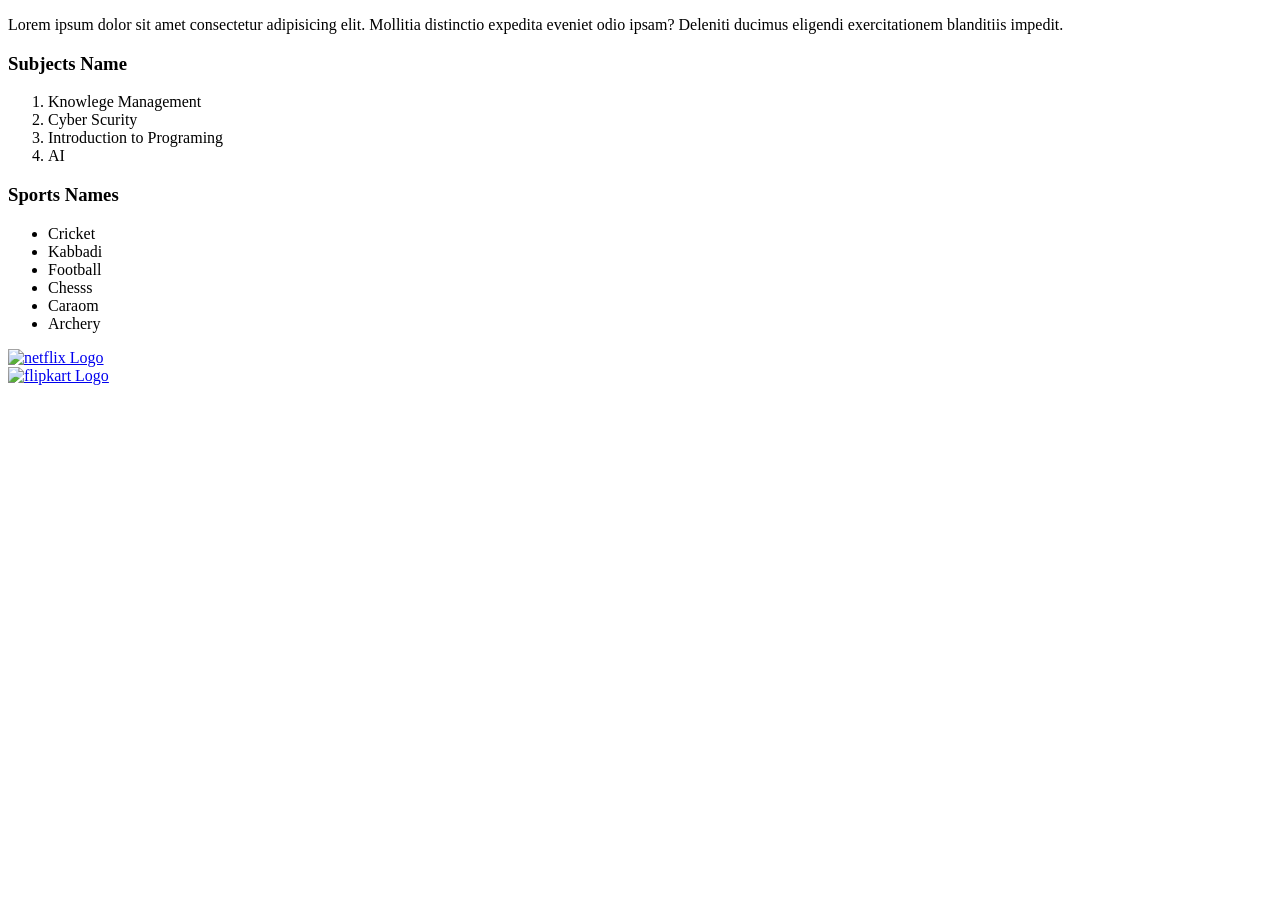
==== index.html @ 5909c443 "Add files via upload" ====
<!DOCTYPE html>
<html >
<head>
    
    <title>Assighnment 1 </title>
  
</head>
<body>

    <p >
                 Lorem ipsum dolor sit amet consectetur adipisicing elit. Mollitia distinctio expedita eveniet odio ipsam? Deleniti ducimus eligendi exercitationem blanditiis impedit.
    </p>
  
    <h3> Subjects Name</h3>
    <ol>
        <li>Knowlege Management </li>
        <li>Cyber Scurity </li>
        <li>Introduction to Programing</li>
        <li>AI</li>
        
    </ol>

    <h3>Sports Names</h3>
    <ul>
        <li>Cricket</li>
        <li>Kabbadi</li>
        <li>Football</li>
        <li>Chesss</li>
        <li>Caraom</li>
        <li>Archery</li>
    </ul>

    <a href="https://www.netflix.com/in/"><img src="https://encrypted-tbn0.gstatic.com/images?q=tbn:ANd9GcQGZhYUrmk6vDmi1-Pj7oI-HzTpQDCi9-IFTA&s" alt="netflix Logo "></a>

     <br>
    <a href="https://www.flipkart.com/" target="_blank"><img src="https://seagm-media.seagmcdn.com/item_480/1033.png?x-oss-process=image/resize,w_360" alt="flipkart Logo" >
    </a>
  
    
</body>
</html>
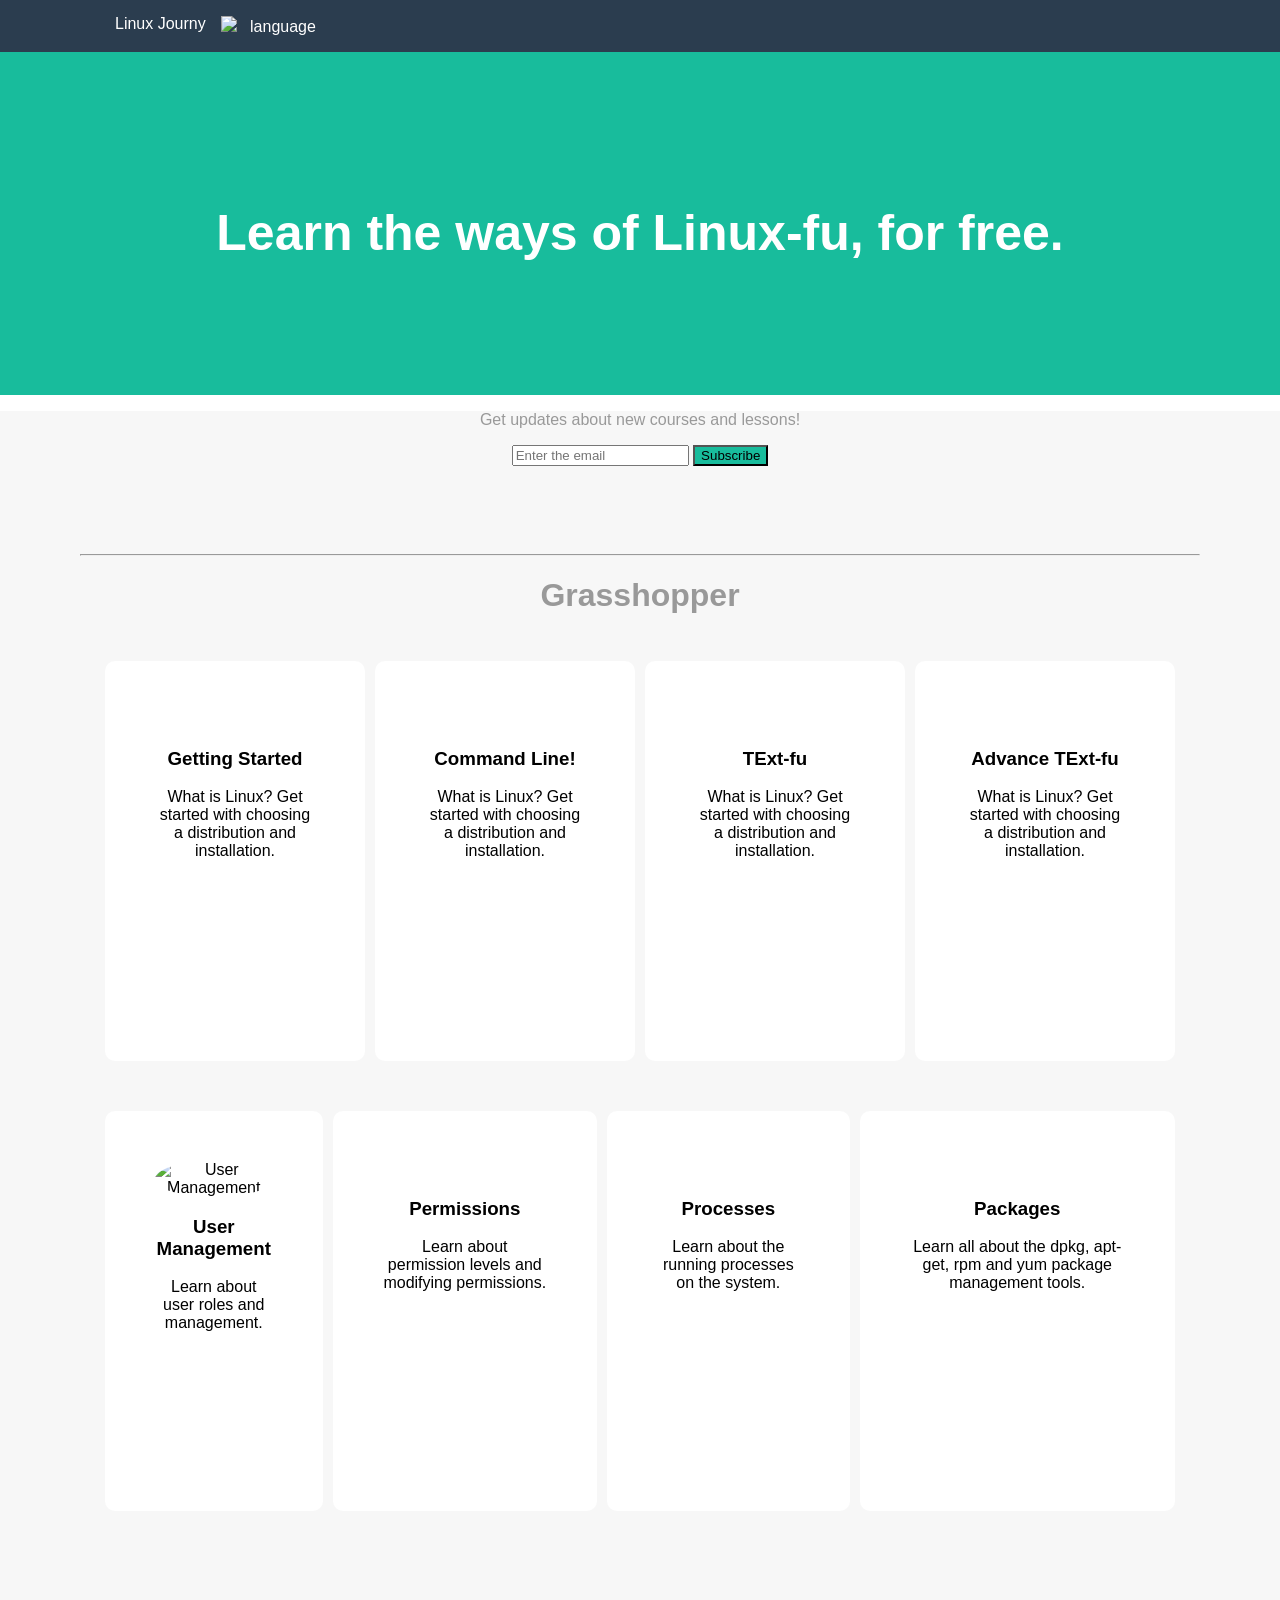
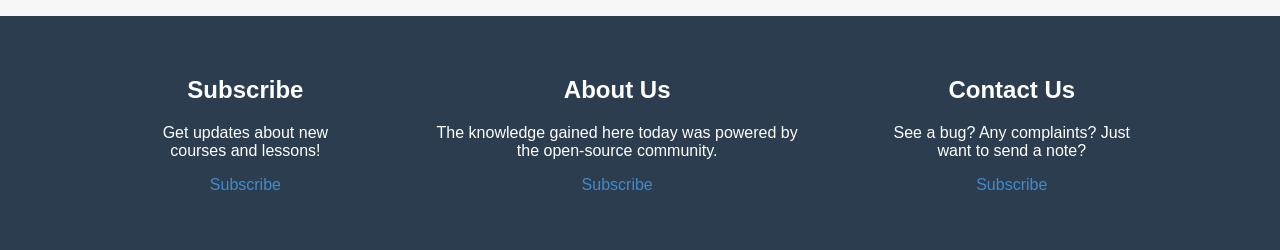
==== commit d274ad4e: "Add files via upload" ====
--- a/index.html
+++ b/index.html
@@ -1,41 +1,115 @@
 <!DOCTYPE html>
-<html >
+<html lang="en">
 <head>
-    
-    <title>Assighnment 1 </title>
-  
+    <meta charset="UTF-8">
+    <meta name="viewport" content="width=device-width, initial-scale=1.0">
+    <title>Clone Linux Journy Website</title>
+    <link rel="stylesheet" href="style.css">
+
 </head>
 <body>
+    <header>
+    <div class="header-text">
+         Linux Journy
+    </div>
+    <div class="language">
+        <p><img src="https://linuxjourney.com/assets/flags/United_States_of_America-998fb392be75a6bf1d89eb60693ecb40e0e883596f16f02f76a8d2f718a2de7a.png">&nbsp;&nbsp;&nbsp;language</p>
+    </div>
+   </header>
+<div class="logo">
+    <img src="https://linuxjourney.com/assets/jumbotron-60c93c2fc6bb16079b70fe2eccacaa05f2d6b002af4ff0667ddd8e283cbf81fd.png" alt="">
+    <h1 style="font-size: 50px;">Learn the ways of Linux-fu, for free.</h1>
+</div>
 
-    <p >
-                 Lorem ipsum dolor sit amet consectetur adipisicing elit. Mollitia distinctio expedita eveniet odio ipsam? Deleniti ducimus eligendi exercitationem blanditiis impedit.
-    </p>
-  
-    <h3> Subjects Name</h3>
-    <ol>
-        <li>Knowlege Management </li>
-        <li>Cyber Scurity </li>
-        <li>Introduction to Programing</li>
-        <li>AI</li>
-        
-    </ol>
 
-    <h3>Sports Names</h3>
-    <ul>
-        <li>Cricket</li>
-        <li>Kabbadi</li>
-        <li>Football</li>
-        <li>Chesss</li>
-        <li>Caraom</li>
-        <li>Archery</li>
-    </ul>
+<div class="content">
+    <p style="color: #999;">Get updates about new courses and lessons!</p>
+    <input type="email" placeholder="Enter the email">
+    <input type="button"  value="Subscribe" style="background-color: #18bc9c;">
 
-    <a href="https://www.netflix.com/in/"><img src="https://encrypted-tbn0.gstatic.com/images?q=tbn:ANd9GcQGZhYUrmk6vDmi1-Pj7oI-HzTpQDCi9-IFTA&s" alt="netflix Logo "></a>
 
-     <br>
-    <a href="https://www.flipkart.com/" target="_blank"><img src="https://seagm-media.seagmcdn.com/item_480/1033.png?x-oss-process=image/resize,w_360" alt="flipkart Logo" >
-    </a>
-  
+<div class="cards">
+  <hr>
+    <H1 class="Grasshopper" >Grasshopper</H1>
+
+    <div class="card1">
+    <div class="card">
+        <img src="https://linuxjourney.com/assets/getting-started-cd39013b87fac4b4b5d668752511f154a673adc94fad86c9be53f0016bf3bc35.png" alt="">
+        <h3>Getting Started</h3>
+        <p>What is Linux? Get started with choosing a distribution and installation.</p>
+    </div>
+    <div class="card">
+        <img src="https://linuxjourney.com/assets/command-line-dd6a59e10b5ec94f43e805d35d8556dfd070c25871788dd8b5a09a536a477b0a.png" alt="">
+        <h3>Command Line!</h3>
+        <p>What is Linux? Get started with choosing a distribution and installation.</p>
+    </div>
+    <div class="card">
+        <img src="https://linuxjourney.com/assets/text-fu-622e3761a4638fdc72b7c21d2e6d41ae71861da119bdafe677a9bafa0627f1ca.png" alt="">
+        <h3>TExt-fu</h3>
+        <p>What is Linux? Get started with choosing a distribution and installation.</p>
+    </div>
+    <div class="card">
+        <img src="https://linuxjourney.com/assets/text-fu-advanced-384999618925a5ad54abb9113cfab05f5bd3f7e341d16aecbcbf1c83711e2378.png" alt="">
+        <h3>Advance TExt-fu</h3>
+        <p>What is Linux? Get started with choosing a distribution and installation.</p>
+    </div>
+    
+    </div>
+    <div class="card1">
+      <div class="card">
+          <img alt="User Management" class="img-circle" src="https://linuxjourney.com/assets/user-management-11b3136e7e9f551e6efa2929fbef7b3f4693dd8e9d33f8db709c3415b6815dca.png">
+          
+            <h3>User Management</h3>
+            <p>Learn about user roles and management.</p>
+      </div>
+      <div class="card">
+          <img src="https://linuxjourney.com/assets/access-6157a84d9ecc01b59ff9ed57040090948fc8851e60647033087af0f58d4236f4.png" alt="">
+          <h3>Permissions</h3>
+          <p>Learn about permission levels and modifying permissions.</p>
+      </div>
+      <div class="card">
+          <img src="https://linuxjourney.com/assets/processes-bf5fd64c3ace61821e8378b9911ef0606de5721e178d319abdc443fb82c9547a.png" alt="">
+          <h3>Processes</h3>
+           <p>Learn about the running processes on the system.</p>
+      </div>
+      <div class="card">
+          <img src="https://linuxjourney.com/assets/package-management-9a40f89dde6d2e2d861722093b97eadc3b852446125df64ea2ce344dc47ef00d.png" alt="">
+          <h3>Packages</h3>
+          <p>Learn all about the dpkg, apt-get, rpm and yum package management tools.</p>
+
+
+      </div>
+      
+      </div>
+  </div>
+</div>
+
+
+  <div class="footer">
+    <div class="footer-center">
+    <div class="footer-text">
+        <h2>Subscribe</h2>
+        <p>
+          Get updates about new courses and lessons!<br>
+        <p style="color:#428bca">Subscribe</p>
+        </p>
+      </div>
+    <div class="footer-text">
+        <h2>About Us</h2>
+        <p>
+          The knowledge gained here today was powered by the open-source community.<br>
+          <p style="color:#428bca">Subscribe</p>
+        </p>
+      </div>
+    <div class="footer-text">
+        <h2>Contact Us </h2>
+        <p>
+          See a bug? Any complaints? Just want to send a note?<br>
+        <p style="color:#428bca">Subscribe</p>
+        </p>
+      </div>
+    </div>
+  </div>
     
 </body>
 </html>
--- a/style.css
+++ b/style.css
@@ -0,0 +1,86 @@
+body{
+    font-family: "Helvetica Neue", Helvetica, Arial, sans-serif;
+    margin: 0px;
+}
+header{
+    font-weight: 500;
+    display: flex;
+    padding-left: 100px;
+    padding-right: 100px;
+    background-color: hsl(210, 29%, 24%);
+    color: white;
+    
+}
+.language{
+    text-align-last: right;
+}
+
+.logo{
+    text-align: center;
+    align-items: center;
+    padding: 100px;
+    background-color: #18bc9c;
+    color: white;
+}
+.content{
+    justify-content: center;
+    text-align: center;
+    background-color: #f7f7f7;
+}
+.Grasshopper{
+    color: #999;
+    text-align: center;
+}
+
+
+
+.header-text{
+    padding: 15px 15px;
+   justify-content: end;
+    
+}
+.cards{
+    padding: 80px;
+    
+}
+
+
+.card1 {
+    display: flex;
+    text-align: center;
+  
+    padding: 20px;
+}
+.card{
+    text-align: center;
+    padding: 50px;
+    margin: 5px;
+    border-radius: 10px;
+    background-color: white;
+    height: 300px;
+
+}
+.card:hover {
+    background-color:  #18bc9c;
+  }
+.card img {
+    border-radius: 50%;
+}
+
+.footer{
+display:flex;
+text-align: center;
+background-color:  hsl(210, 29%, 24%);
+}
+
+.footer-center{
+    padding-left: 100px;
+    padding-right: 100px;
+    display: flex;
+}
+.footer-text{
+    color: white;
+    align-items: center;
+    padding: 40px;
+    
+}
